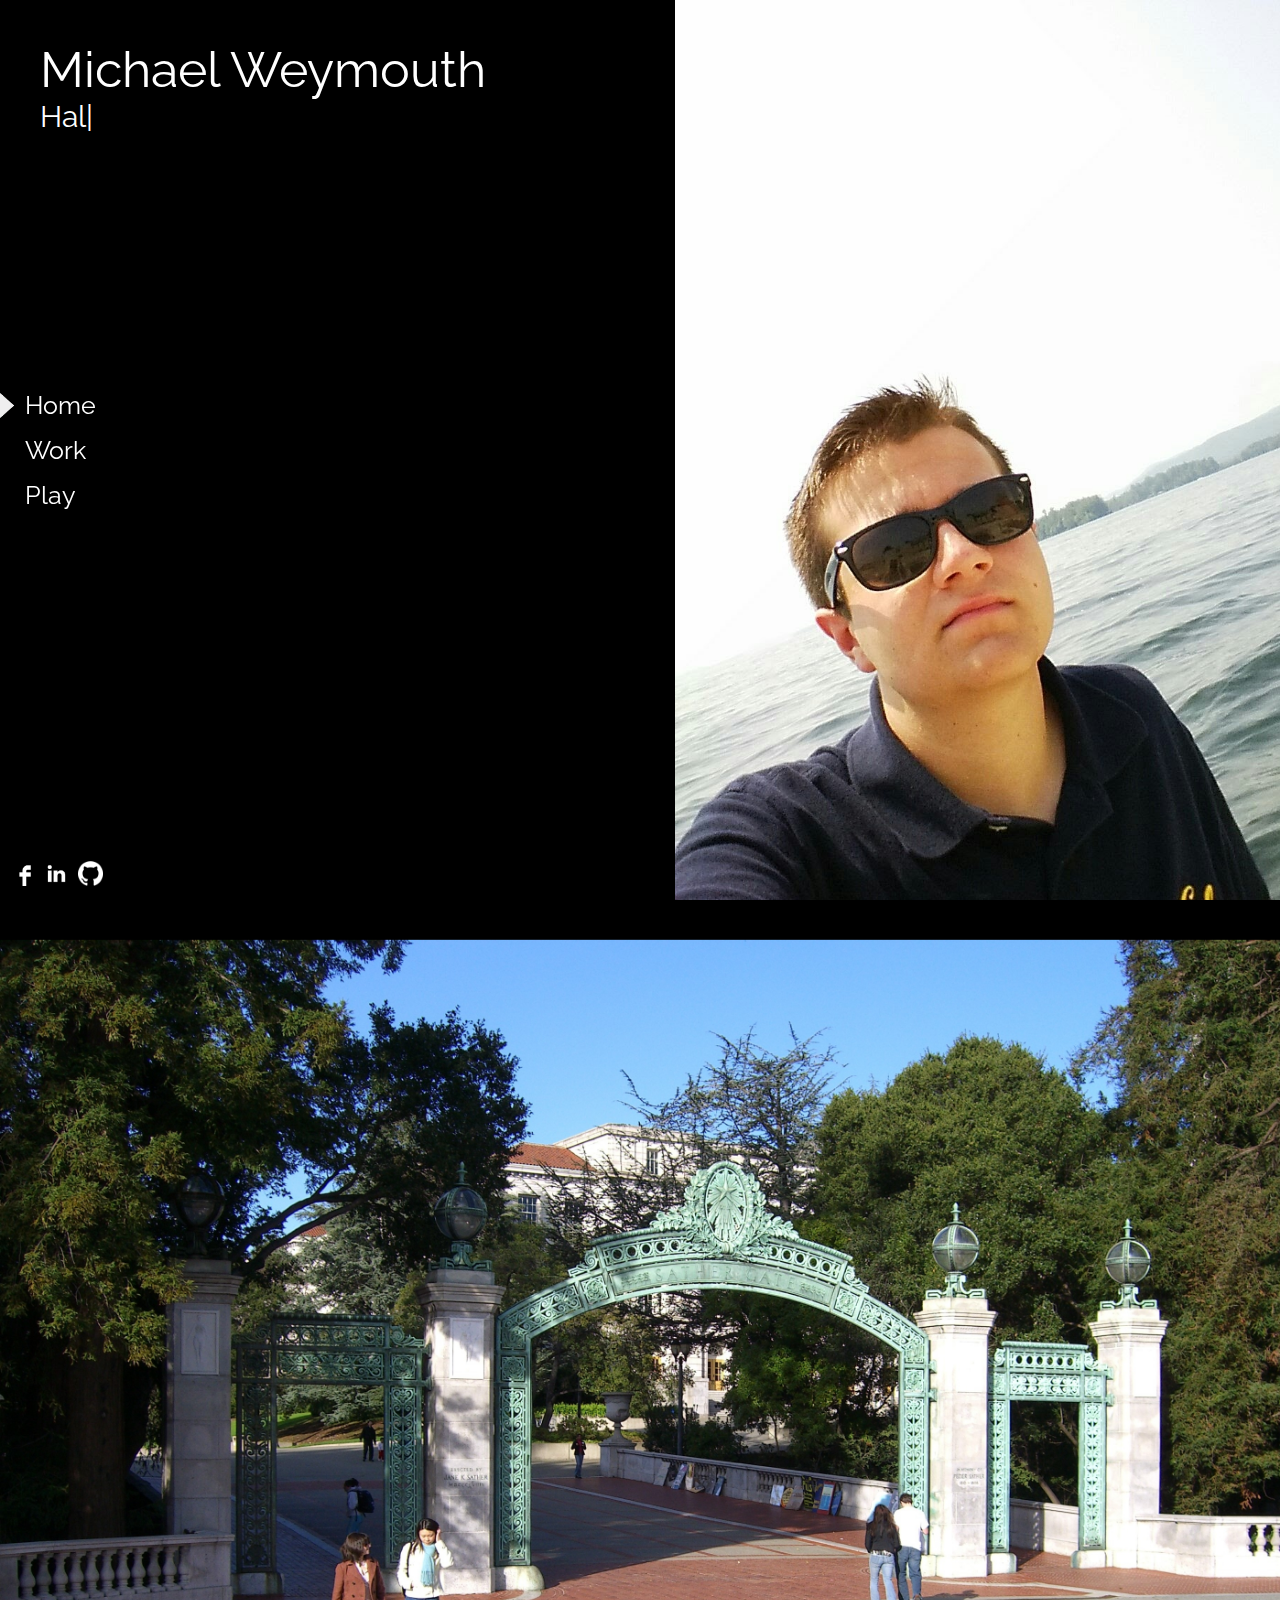
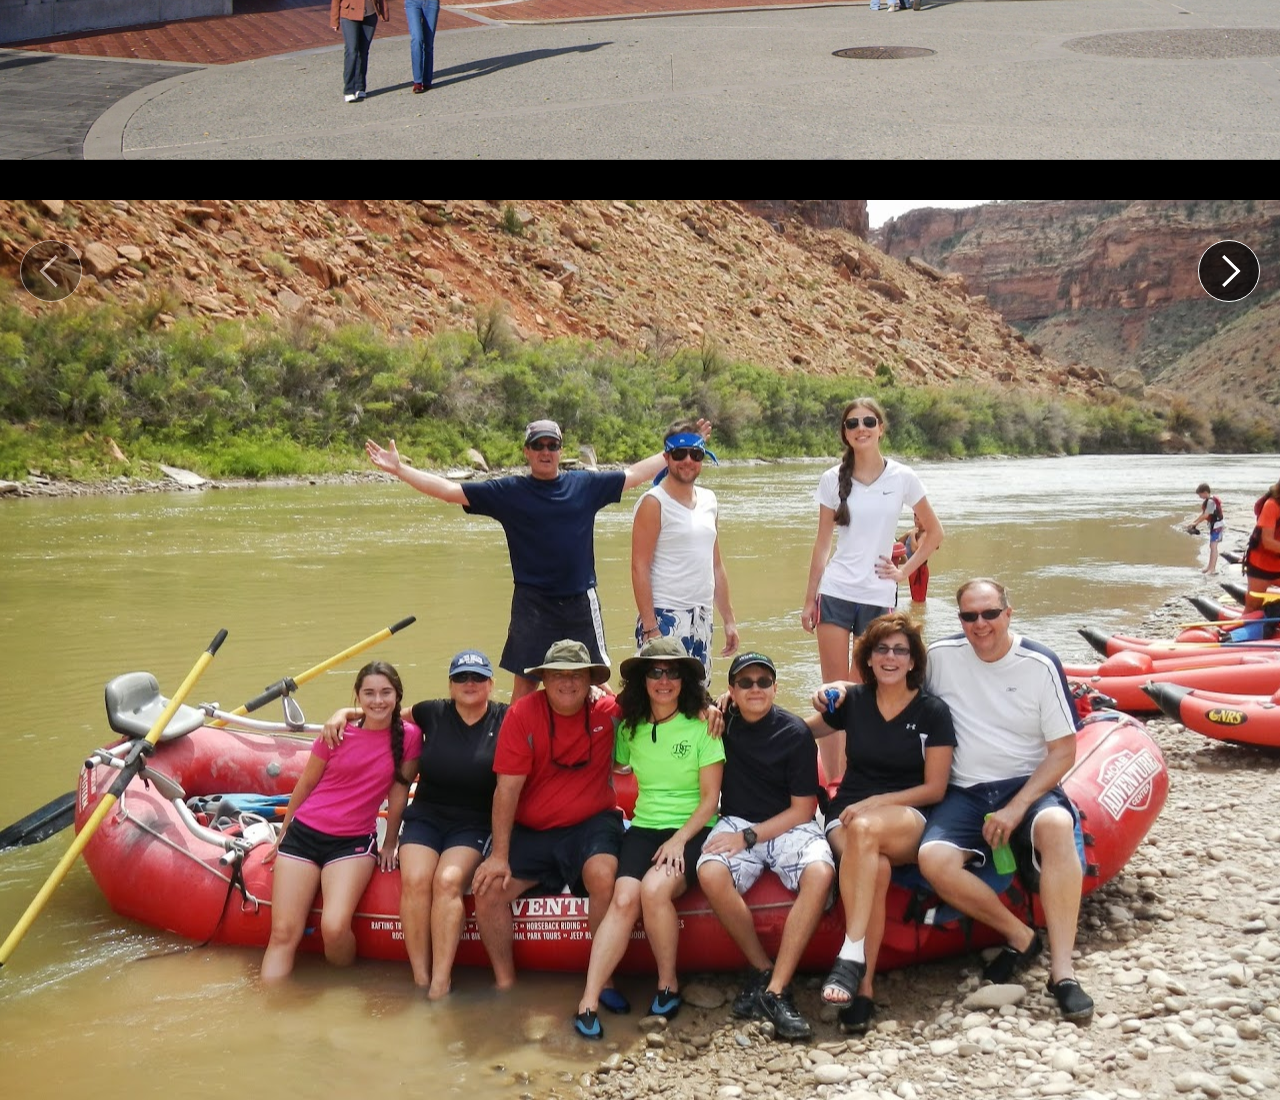
==== index.html @ d3ffa513 "First commit" ====
<html>
  <head>
    <title>Michael Weymouth</title>
    <link rel="stylesheet" href="assets/style.css">
    <link href='https://fonts.googleapis.com/css?family=Raleway:400,600' rel='stylesheet' type='text/css'>
    <script src="assets/jquery-1.9.1.js"></script>
    <script src="assets/script.js"></script>
    <script src="assets/jquery.waypoints.min.js"></script>
    <script src="assets/typed.js"></script>
  </head>

  <body>
    <div id="navbar">
      <img src="assets/pointer.png" id="pointer">
      <a class="navitem" href="#home">Home</a>
      <a class="navitem" href="#work">Work</a>
      <a class="navitem" href="#play">Play</a>
    </div>
    <div class="frame" id="home">
      <div id="namebox">
        Michael Weymouth <br>
        <div class="typed-cursor"></div>
        <div id="typing"></div>
      </div>

      <img src="assets/propic.jpg" alt="Howdy!" id="propic">
      <div id="linkbox">
        <a class="linkitem" href="https://www.facebook.com/MSPWI" target="_blank"><img class="logo" src="assets/fb.png"></a>
        <a class="linkitem" href="https://www.linkedin.com/in/michaelweymouth" target="_blank"><img class="logo" src="assets/linkedin.jpg"></a>
        <a class="linkitem" href="https://github.com/TheWey/" target="_blank"><img class="logo" src="assets/github.jpg"></a>
      </div>
    </div>
    <div class="frame" id="work">

      <div id="workbackgroundcover"></div>
      <img id="workbackground" src="assets/sathergate.Jpg">

      <div id="schoolbox">
        <div class="workbox" id="major">
          Student, Electrical Engineering and Computer Science
        </div>
        <div class="workbox" id="school">
          University of California, Berkeley
        </div>
      </div>

      <div class="workbox" id="coursework">
        <div class="workbox-title">Coursework</div>
        <ul class="workbox-list">
          <li><b>CS61A</b> - The Structure and Interpretation of Computer Programs</li>
          <li><b>Mathematics 1B</b> - Calculus</li>
          <li><b>EE16A/B</b> - Designing Information Devices and Systems I/II</li>
          <li><b>CS61B</b> - Data Structures</li>
          <li><b>Mathematics 53</b> - Multivariable Calculus</li>
          <li><b>IEOR 95</b> - The A. Richard Newton Lecture Series</li>
          <li><b>The Web Design DeCal</b></li>
        </ul>
      </div>

      <div class="workbox" id="workexperience">
        <div class="workbox-title">Work Experience</div>
        <ul class="workbox-list">
          <li><b>Founder, CEO</b> - TechWizard (October 2010 - August 2015)</li>
          <li><b>Director of Internet Marketing</b> - Colonial Springs Golf Club (November 2013 - August 2015)</li>
          <li><b>Lab Assistant</b> - CS61A (January 2016 - Present)</li>
        </ul>
      </div>



    </div>
    <div class="frame" id="play">
      <div class = "carousel-container">
        <div id="carousel">

          <div class="carousel-item">
            <img class="carouselimage" src="assets/carouselimages/utahrafting.JPG">
          </div>

          <div class="carousel-item">
            <img class="carouselimage" src="assets/carouselimages/imonaboat.jpeg">
          </div>

          <div class="carousel-item">
            <img class="carouselimage" src="assets/carouselimages/nepenthe.JPG">
          </div>

          <div class="carousel-item">
            <img class="carouselimage" src="assets/carouselimages/pebblebeach.JPG">
          </div>

          <div class="carousel-item">
            <img class="carouselimage" src="assets/carouselimages/beachshoes.JPG">
          </div>

          <div class="carousel-item">
            <img class="carouselimage" src="assets/carouselimages/phonebooth.JPG">
          </div>

          <div class="carousel-item">
            <img class="carouselimage" src="assets/carouselimages/leaningtower.jpg">
          </div>

          </div>

        </div>
          <div id="carousel-prev">
              <img class="img-scaled" src="assets/arrowleft.png" />
          </div>
          <div id="carousel-next">
              <img class="img-scaled" src="assets/arrowright.png" />
          </div>
      </div>

    </div>
  </body>
</html>
---- assets/style.css ----
body {
  font-family: 'Raleway', sans-serif;
  position: relative;
  background-color: black;
  margin: 0px;
}
#navbar {
  position: fixed;
  top: 50%;
  left: 10px;

  transform: translateY(-50%);
  -webkit-transform: translateY(-50%);
  -moz-transform: translateY(-50%);
  -ms-transform: translateY(-50%);

  background-color: rgba(0, 0, 0, 0.7);
  z-index: 100;
}
.navitem {
  color: white;
  font-size: 25px;
  display: block;
  margin: 15px;
  text-decoration: none;

  transition: .3s;
  -webkit-transition: .3s;
  -moz-transition: .3s;
  -ms-transition: .3s;
}
.navitem-hover {
  font-size: 30px;
}
#pointer {
  position: fixed;
  height: 25px;
  top: 18px;
  margin-left: -10px;
}
#background {
    background-size: 100% 100%;
    width: 100%;
    height: 100%;
    position: absolute;
}
#namebox {
  color: white;
  font-size: 50px;
  position: absolute;
  top: 40px;
  left: 40px;
}
#typing {
  position: relative;
  font-size: 30px;
  color: white;
  display: inline-block;
}
/* Using Typed JS library */
.typed-cursor {
    opacity: 1;

    animation: blink 0.7s infinite;
    -webkit-animation: blink 0.7s infinite;
    -moz-animation: blink 0.7s infinite;
    -ms-animation: blink 0.7s infinite;

    font-size: 30px;
}
@keyframes blink {
    0% { opacity:1; }
    50% { opacity:0; }
    100% { opacity:1; }
}
@-webkit-keyframes blink {
    0% { opacity:1; }
    50% { opacity:0; }
    100% { opacity:1; }
}
@-moz-keyframes blink {
    0% { opacity:1; }
    50% { opacity:0; }
    100% { opacity:1; }
}

.frame {
  margin: 0px;
  position: relative;
  height: 100vh;
  width: 100%;
  overflow: hidden;
}
#propic {
  position: absolute;
  right: 0;
  top: 0;
  height: 100%;
}
#linkbox {
  position: fixed;
  bottom: 10px;
  left: 10px;
  z-index: 100;
}
.linkitem {
  text-decoration: none;
  color: white;
  display: inline;
  margin-right: 5px;
}
.logo {
  height: 25px;
}
#workbackground {
  z-index: -10;
  width: 100%;
  position: absolute;
  top: 50%;
  left: 50%;

  transform: translate(-50%, -50%);
  -webkit-transform: translate(-50%, -50%);
  -moz-transform: translate(-50%, -50%);
  -ms-transform: translate(-50%, -50%);
}
#workbackgroundcover {
  background-color: rgba(0, 0, 0, .7);
  width: 100%;
  height: 100%;
  display: none;
}
.workbox {
  z-index: 10;
  color: white;
  display: none;
  position: absolute;
}
#schoolbox {
  position: absolute;
  top: 60px;
  left: 50px;
  line-height: 45px;
}
#major {
  font-size: 35px;
  position: relative;
}
#school {
  font-size: 30px;
  position: relative;
}
#coursework {
  position: absolute;
  top: 25%;
  left: 12%;
}
#workexperience {
  position: absolute;
  top: 60%;
  left: 12%;
}
.workbox-title {
  font-size: 30px;
}
.workbox-list {
  font-size: 23px;
}
.maintext {
  position: absolute;
  left: 100px;
  top: 100px;
}
/* Carousel styling borrowed from HW8 */
.carousel-container {
	margin-left: auto;
	margin-right: auto;
	height: 100%;
	overflow: hidden;
	position: relative;
}
#carousel {
	height: 100%;
	margin: auto;

  transition: all 0.3s;
	-webkit-transition: all 0.3s;
  -moz-transition: all 0.3s;
  -ms-transition: all 0.3s;
}
.carousel-item {
	position: relative;
	height: inherit;
	float: left;
  overflow: hidden;
}
.img-scaled {
	width: 100%;
	height: 100%;
}
#carousel-prev {
    position: absolute;
    width: 40px;
    height: 40px;
    padding: 10px;
    left: 20px;
    top: 40px;
    cursor: pointer;
    border-radius: 50%;
    border: 1px solid #fff;

    transition: all 0.3s;
  	-webkit-transition: all 0.3s;
    -moz-transition: all 0.3s;
    -ms-transition: all 0.3s;

    background-color: rgba(0, 0, 0, 0.7);
    opacity: .5;
}
#carousel-next {
    position: absolute;
    width: 40px;
    height: 40px;
    padding: 10px;
    right: 20px;
    top: 40px;
    cursor: pointer;
    border-radius: 100%;
    border: 1px solid #fff;

    transition: all 0.3s;
  	-webkit-transition: all 0.3s;
    -moz-transition: all 0.3s;
    -ms-transition: all 0.3s;

    background-color: rgba(0, 0, 0, 0.7);
}
.carouselimage {
  position: relative;
  left: 50%;
  top: 50%;

  transform: translate(-50%, -50%);
  -webkit-transform: translate(-50%, -50%);
  -moz-transform: translate(-50%, -50%);
  -ms-transform: translate(-50%, -50%);
}
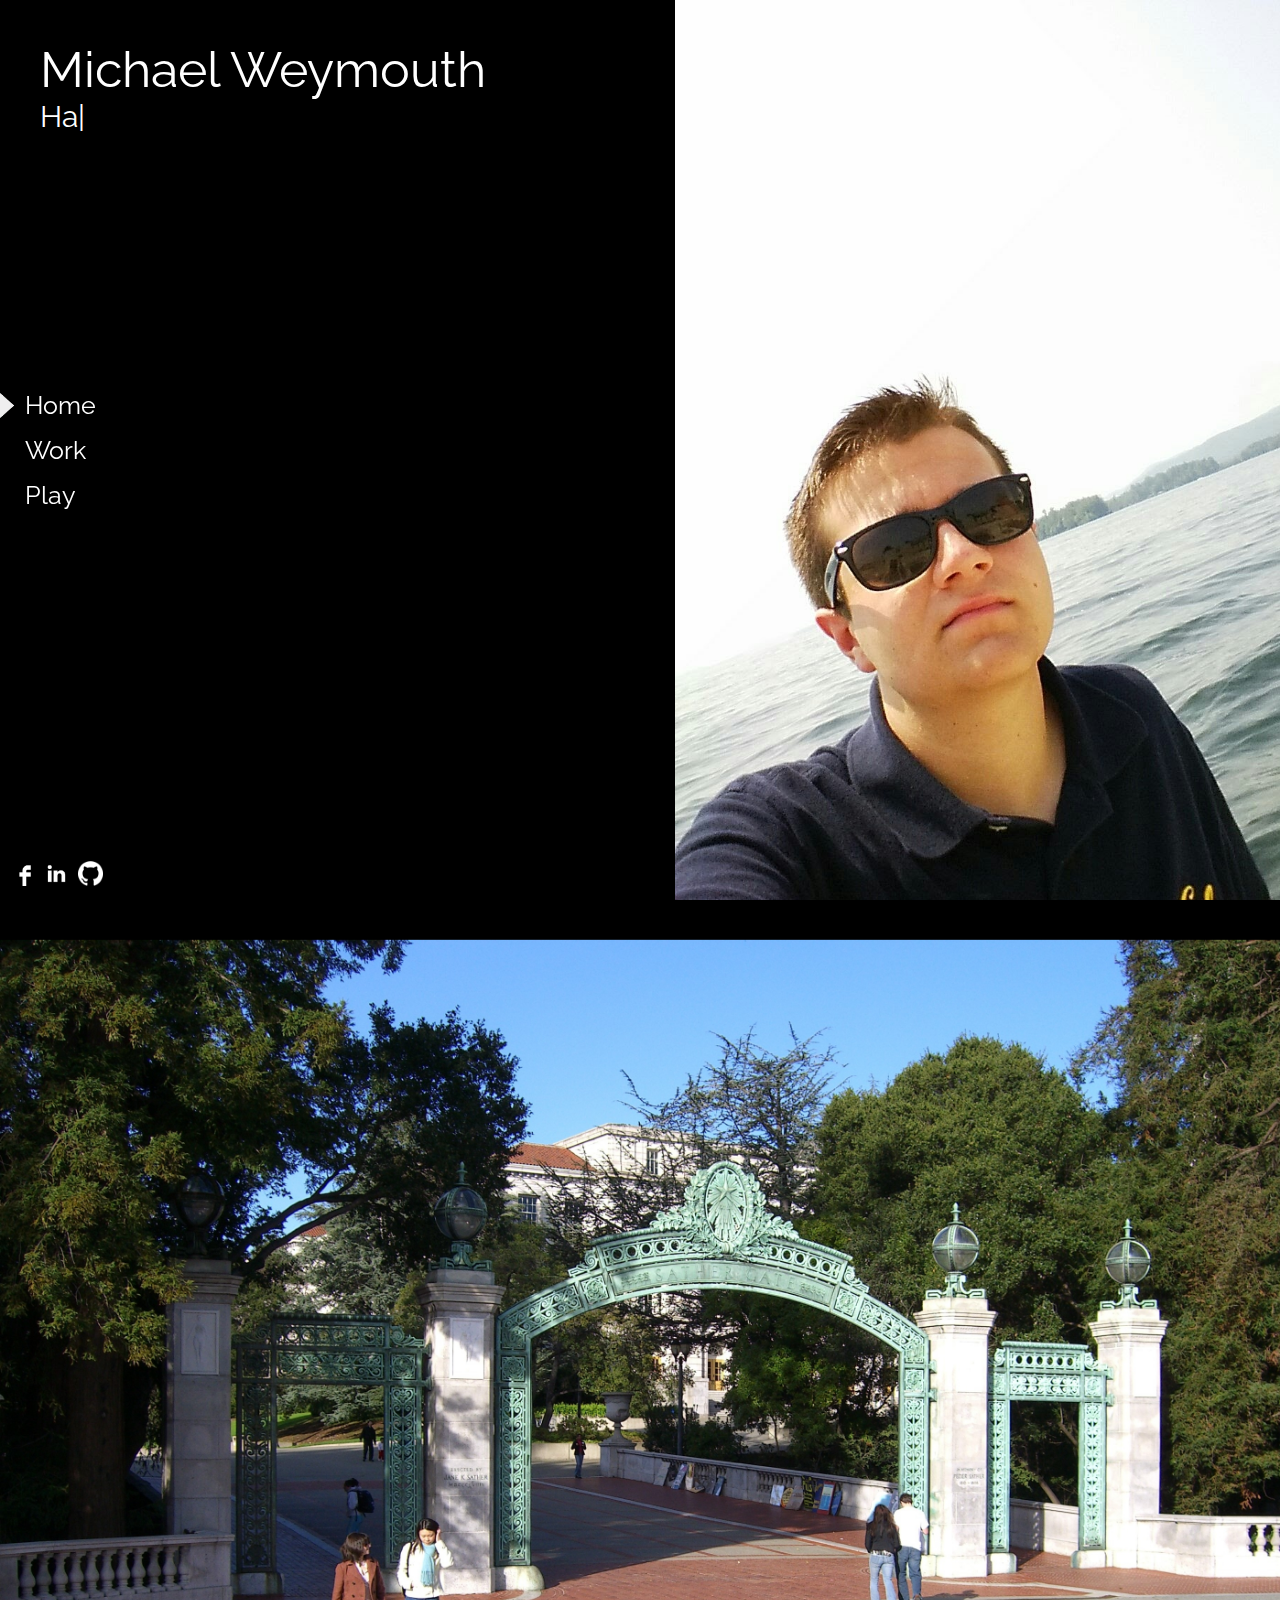
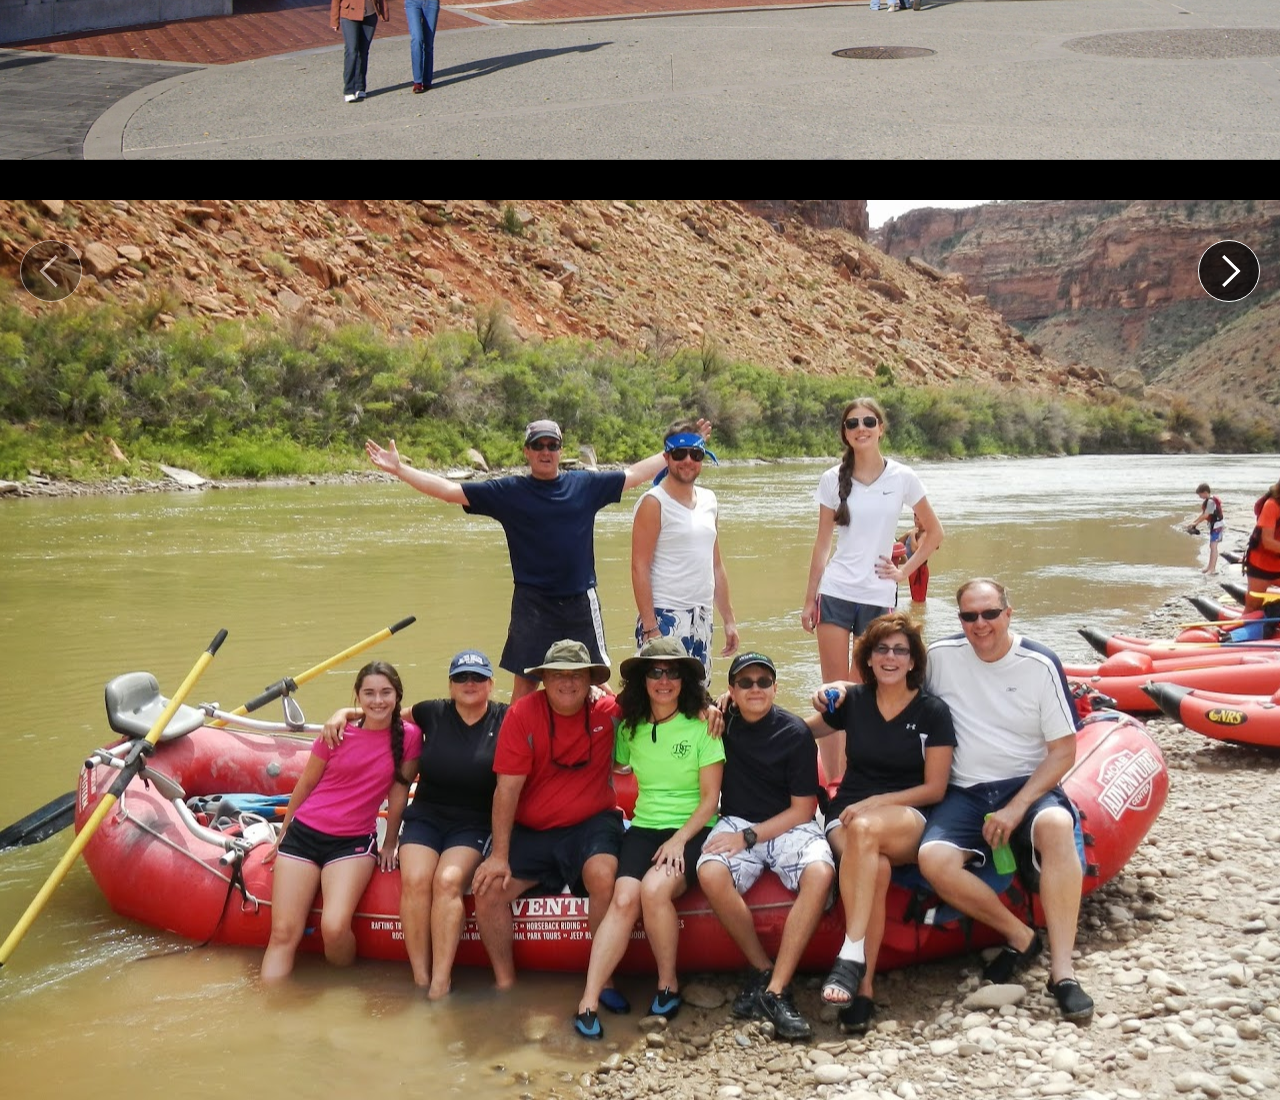
==== commit 86ab5578: "Update index.html" ====
--- a/index.html
+++ b/index.html
@@ -1,6 +1,6 @@
 <html>
   <head>
-    <title>Michael Weymouth</title>
+    <title>Wey1</title>
     <link rel="stylesheet" href="assets/style.css">
     <link href='https://fonts.googleapis.com/css?family=Raleway:400,600' rel='stylesheet' type='text/css'>
     <script src="assets/jquery-1.9.1.js"></script>
